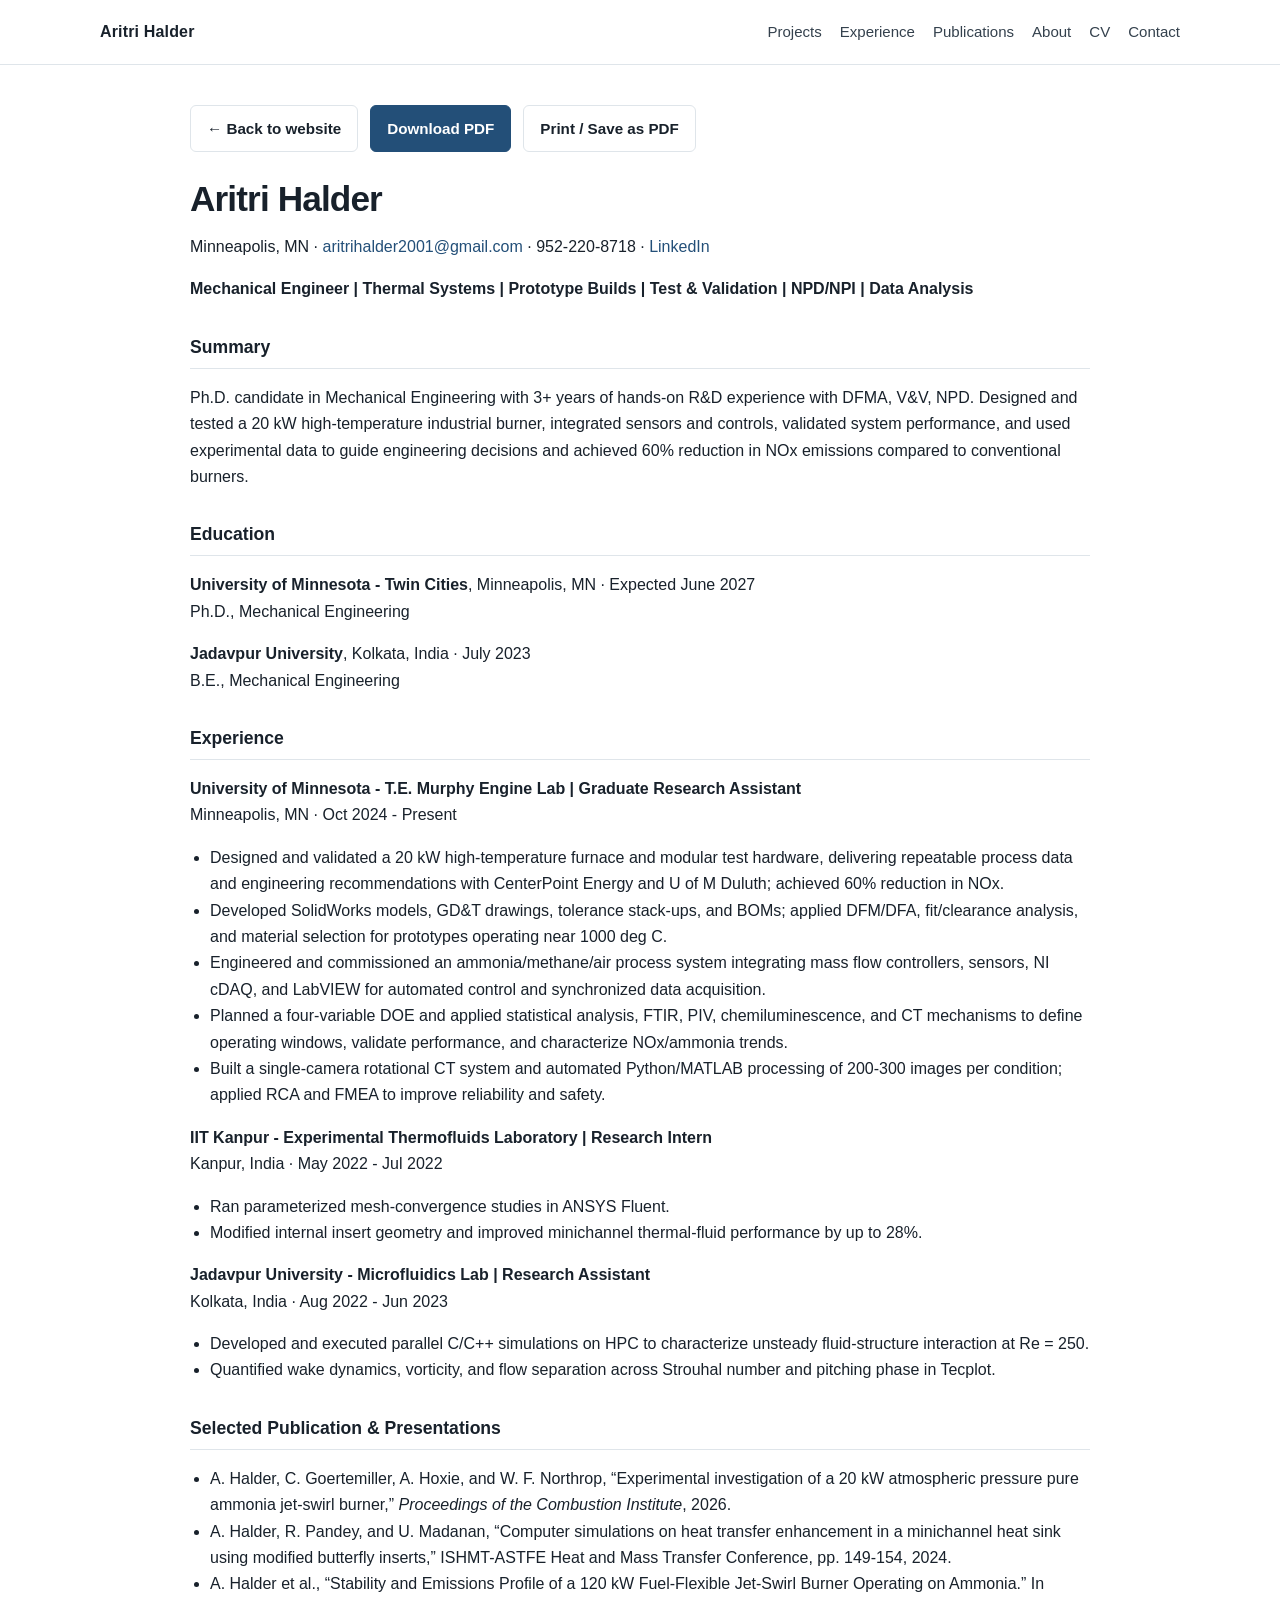
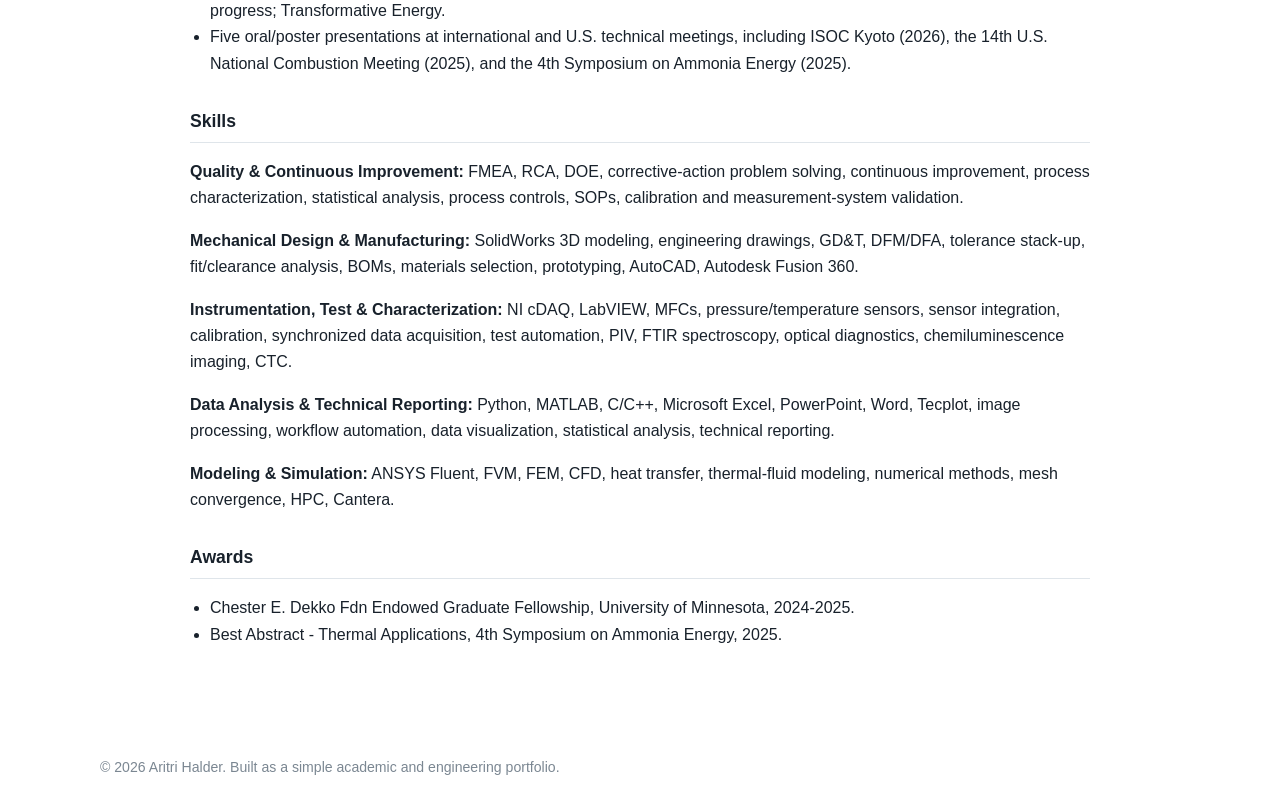
==== cv.html @ 30f83a2a "Add personal portfolio website" ====
<!doctype html>
<html lang="en"><head><meta charset="utf-8"><meta name="viewport" content="width=device-width, initial-scale=1"><title>CV | Aritri Halder</title><link rel="stylesheet" href="styles.css"></head>
<body>
<header class="site-header">
  <div class="container nav">
    <a class="brand" href="index.html">Aritri Halder</a>
    <nav class="nav-links" aria-label="Primary navigation">
      <a href="index.html#projects">Projects</a>
      <a href="index.html#experience">Experience</a>
      <a href="index.html#publications">Publications</a>
      <a href="index.html#about">About</a>
      <a href="cv.html">CV</a>
      <a href="index.html#contact">Contact</a>
    </nav>
  </div>
</header>
<main class="cv-page">
<div class="no-print button-row" style="margin-bottom:28px;"><a class="btn secondary" href="index.html">← Back to website</a><a class="btn primary" href="Aritri_Halder_CV.pdf" download>Download PDF</a><button class="btn secondary" onclick="window.print()">Print / Save as PDF</button></div>
<h1>Aritri Halder</h1><p>Minneapolis, MN · <a href="mailto:aritrihalder2001@gmail.com">aritrihalder2001@gmail.com</a> · 952-220-8718 · <a href="https://www.linkedin.com/in/aritri-halder/">LinkedIn</a></p>
<p><strong>Mechanical Engineer | Thermal Systems | Prototype Builds | Test & Validation | NPD/NPI | Data Analysis</strong></p>
<div class="cv-section"><h2>Summary</h2><p>Ph.D. candidate in Mechanical Engineering with 3+ years of hands-on R&D experience with DFMA, V&V, NPD. Designed and tested a 20 kW high-temperature industrial burner, integrated sensors and controls, validated system performance, and used experimental data to guide engineering decisions and achieved 60% reduction in NOx emissions compared to conventional burners.</p></div>
<div class="cv-section"><h2>Education</h2><p><strong>University of Minnesota - Twin Cities</strong>, Minneapolis, MN · Expected June 2027<br>Ph.D., Mechanical Engineering</p><p><strong>Jadavpur University</strong>, Kolkata, India · July 2023<br>B.E., Mechanical Engineering</p></div>
<div class="cv-section"><h2>Experience</h2><p><strong>University of Minnesota - T.E. Murphy Engine Lab | Graduate Research Assistant</strong><br>Minneapolis, MN · Oct 2024 - Present</p><ul><li>Designed and validated a 20 kW high-temperature furnace and modular test hardware, delivering repeatable process data and engineering recommendations with CenterPoint Energy and U of M Duluth; achieved 60% reduction in NOx.</li><li>Developed SolidWorks models, GD&T drawings, tolerance stack-ups, and BOMs; applied DFM/DFA, fit/clearance analysis, and material selection for prototypes operating near 1000 deg C.</li><li>Engineered and commissioned an ammonia/methane/air process system integrating mass flow controllers, sensors, NI cDAQ, and LabVIEW for automated control and synchronized data acquisition.</li><li>Planned a four-variable DOE and applied statistical analysis, FTIR, PIV, chemiluminescence, and CT mechanisms to define operating windows, validate performance, and characterize NOx/ammonia trends.</li><li>Built a single-camera rotational CT system and automated Python/MATLAB processing of 200-300 images per condition; applied RCA and FMEA to improve reliability and safety.</li></ul>
<p><strong>IIT Kanpur - Experimental Thermofluids Laboratory | Research Intern</strong><br>Kanpur, India · May 2022 - Jul 2022</p><ul><li>Ran parameterized mesh-convergence studies in ANSYS Fluent.</li><li>Modified internal insert geometry and improved minichannel thermal-fluid performance by up to 28%.</li></ul>
<p><strong>Jadavpur University - Microfluidics Lab | Research Assistant</strong><br>Kolkata, India · Aug 2022 - Jun 2023</p><ul><li>Developed and executed parallel C/C++ simulations on HPC to characterize unsteady fluid-structure interaction at Re = 250.</li><li>Quantified wake dynamics, vorticity, and flow separation across Strouhal number and pitching phase in Tecplot.</li></ul></div>
<div class="cv-section"><h2>Selected Publication & Presentations</h2><ul><li>A. Halder, C. Goertemiller, A. Hoxie, and W. F. Northrop, “Experimental investigation of a 20 kW atmospheric pressure pure ammonia jet-swirl burner,” <em>Proceedings of the Combustion Institute</em>, 2026.</li><li>A. Halder, R. Pandey, and U. Madanan, “Computer simulations on heat transfer enhancement in a minichannel heat sink using modified butterfly inserts,” ISHMT-ASTFE Heat and Mass Transfer Conference, pp. 149-154, 2024.</li><li>A. Halder et al., “Stability and Emissions Profile of a 120 kW Fuel-Flexible Jet-Swirl Burner Operating on Ammonia.” In progress; Transformative Energy.</li><li>Five oral/poster presentations at international and U.S. technical meetings, including ISOC Kyoto (2026), the 14th U.S. National Combustion Meeting (2025), and the 4th Symposium on Ammonia Energy (2025).</li></ul></div>
<div class="cv-section"><h2>Skills</h2><p><strong>Quality & Continuous Improvement:</strong> FMEA, RCA, DOE, corrective-action problem solving, continuous improvement, process characterization, statistical analysis, process controls, SOPs, calibration and measurement-system validation.</p><p><strong>Mechanical Design & Manufacturing:</strong> SolidWorks 3D modeling, engineering drawings, GD&T, DFM/DFA, tolerance stack-up, fit/clearance analysis, BOMs, materials selection, prototyping, AutoCAD, Autodesk Fusion 360.</p><p><strong>Instrumentation, Test & Characterization:</strong> NI cDAQ, LabVIEW, MFCs, pressure/temperature sensors, sensor integration, calibration, synchronized data acquisition, test automation, PIV, FTIR spectroscopy, optical diagnostics, chemiluminescence imaging, CTC.</p><p><strong>Data Analysis & Technical Reporting:</strong> Python, MATLAB, C/C++, Microsoft Excel, PowerPoint, Word, Tecplot, image processing, workflow automation, data visualization, statistical analysis, technical reporting.</p><p><strong>Modeling & Simulation:</strong> ANSYS Fluent, FVM, FEM, CFD, heat transfer, thermal-fluid modeling, numerical methods, mesh convergence, HPC, Cantera.</p></div>
<div class="cv-section"><h2>Awards</h2><ul><li>Chester E. Dekko Fdn Endowed Graduate Fellowship, University of Minnesota, 2024-2025.</li><li>Best Abstract - Thermal Applications, 4th Symposium on Ammonia Energy, 2025.</li></ul></div>
</main>
<footer class="footer">
  <div class="container">© 2026 Aritri Halder. Built as a simple academic and engineering portfolio.</div>
</footer>
<script>/* Only used for the CV print button. */</script></body></html>
---- styles.css ----
:root {
  --bg: #ffffff;
  --surface: #f7f9fb;
  --text: #18212b;
  --muted: #5f6b76;
  --border: #dfe5ea;
  --accent: #234f78;
  --accent-dark: #173b5d;
  --max: 1080px;
}
* { box-sizing: border-box; }
html { scroll-behavior: smooth; }
body {
  margin: 0;
  font-family: -apple-system, BlinkMacSystemFont, "Segoe UI", Roboto, Helvetica, Arial, sans-serif;
  color: var(--text);
  background: var(--bg);
  line-height: 1.65;
  -webkit-font-smoothing: antialiased;
}
a { color: var(--accent); text-decoration: none; }
a:hover { color: var(--accent-dark); text-decoration: underline; }
.container { width: min(var(--max), calc(100% - 40px)); margin: 0 auto; }
.site-header {
  position: sticky; top: 0; z-index: 20;
  background: rgba(255,255,255,0.97);
  border-bottom: 1px solid var(--border);
}
.nav { display: flex; align-items: center; justify-content: space-between; gap: 28px; min-height: 64px; }
.brand { font-weight: 700; color: var(--text); letter-spacing: .01em; }
.nav-links { display: flex; flex-wrap: wrap; gap: 18px; font-size: .94rem; }
.nav-links a { color: #34414d; }
.hero { padding: 84px 0 68px; border-bottom: 1px solid var(--border); }
.eyebrow { color: var(--accent); font-size: .82rem; font-weight: 700; letter-spacing: .08em; text-transform: uppercase; margin-bottom: 12px; }
h1 { font-size: clamp(2.4rem, 5vw, 4rem); line-height: 1.08; letter-spacing: -.025em; margin: 0 0 14px; }
.hero h2 { margin: 0 0 18px; font-size: 1.28rem; font-weight: 600; color: #34414d; }
.lede { max-width: 800px; font-size: 1.12rem; color: var(--muted); margin: 0 0 28px; }
.button-row { display: flex; gap: 12px; flex-wrap: wrap; }
.btn { display: inline-flex; align-items: center; justify-content: center; min-height: 42px; padding: 10px 16px; border-radius: 6px; border: 1px solid var(--border); font-weight: 600; font-size: .95rem; }
.btn.primary { background: var(--accent); color: white; border-color: var(--accent); }
.btn.primary:hover { background: var(--accent-dark); text-decoration: none; }
.btn.secondary { background: white; color: var(--text); }
.btn.secondary:hover { border-color: #aeb9c3; text-decoration: none; }
section { padding: 72px 0; border-bottom: 1px solid var(--border); }
.section-head { display: grid; grid-template-columns: 220px 1fr; gap: 26px; align-items: start; margin-bottom: 30px; }
.section-kicker { color: var(--accent); font-size: .8rem; font-weight: 700; letter-spacing: .08em; text-transform: uppercase; }
.section-title { margin: 0 0 8px; font-size: 1.9rem; letter-spacing: -.015em; }
.section-intro { margin: 0; color: var(--muted); max-width: 760px; }
.project-grid { display: grid; grid-template-columns: repeat(2, minmax(0, 1fr)); gap: 20px; }
.card { border: 1px solid var(--border); background: white; border-radius: 8px; overflow: hidden; box-shadow: 0 2px 8px rgba(24,33,43,.035); }
.card:hover { box-shadow: 0 5px 14px rgba(24,33,43,.07); }
.placeholder { min-height: 160px; background: var(--surface); border-bottom: 1px solid var(--border); display: grid; place-items: center; padding: 22px; color: #7b8792; text-align: center; font-size: .92rem; }
.card-body { padding: 22px; }
.card h3 { margin: 0 0 8px; font-size: 1.18rem; }
.card p { margin: 0 0 16px; color: var(--muted); }
.meta-list { list-style: none; padding: 0; margin: 0 0 16px; }
.meta-list li { margin: 5px 0; }
.meta-list strong { color: var(--text); }
.tags { display: flex; flex-wrap: wrap; gap: 7px; margin-top: 14px; }
.tag { border: 1px solid var(--border); background: var(--surface); color: #44515d; border-radius: 4px; padding: 4px 8px; font-size: .78rem; }
.card-link { display: inline-block; margin-top: 16px; font-weight: 600; }
.timeline { display: grid; gap: 18px; }
.timeline-item { display: grid; grid-template-columns: 220px 1fr; gap: 26px; padding-top: 18px; border-top: 1px solid var(--border); }
.timeline-item:first-child { border-top: 0; padding-top: 0; }
.timeline-date { color: var(--muted); font-size: .92rem; }
.timeline-item h3 { margin: 0 0 3px; font-size: 1.08rem; }
.timeline-item h4 { margin: 0 0 10px; color: #44515d; font-size: .98rem; font-weight: 600; }
.timeline-item p { margin: 0; color: var(--muted); }
.pub-list { display: grid; gap: 18px; }
.pub { padding-top: 18px; border-top: 1px solid var(--border); }
.pub:first-child { border-top: 0; padding-top: 0; }
.pub-title { font-weight: 700; margin-bottom: 4px; }
.pub-meta { color: var(--muted); font-size: .94rem; }
.pub-links { margin-top: 6px; font-size: .9rem; }
.muted-link { color: #7e8994; }
.skill-groups { display: grid; grid-template-columns: repeat(2, minmax(0, 1fr)); gap: 22px; }
.skill-group { border-top: 2px solid var(--accent); padding-top: 12px; }
.skill-group h3 { margin: 0 0 7px; font-size: 1rem; }
.skill-group p { margin: 0; color: var(--muted); }
.about-grid { display: grid; grid-template-columns: 1.6fr 1fr; gap: 46px; }
.about-grid p { margin-top: 0; }
.info-list { list-style: none; margin: 0; padding: 0; }
.info-list li { margin-bottom: 10px; color: var(--muted); }
.info-list strong { color: var(--text); }
.contact-box { padding: 24px; border: 1px solid var(--border); background: var(--surface); border-radius: 8px; }
.footer { padding: 28px 0; color: #7b8792; font-size: .88rem; }
.project-hero { padding: 64px 0 44px; border-bottom: 1px solid var(--border); }
.project-hero h1 { font-size: clamp(2rem, 4vw, 3.2rem); }
.project-layout { display: grid; grid-template-columns: minmax(0, 1fr) 260px; gap: 44px; padding: 52px 0 76px; }
.project-main section { padding: 0 0 36px; border: 0; }
.project-main h2 { font-size: 1.25rem; margin: 0 0 10px; }
.project-main p, .project-main li { color: var(--muted); }
.figure-placeholder { border: 1px dashed #aeb9c3; background: var(--surface); min-height: 220px; display: grid; place-items: center; padding: 24px; text-align: center; color: #7b8792; border-radius: 6px; }
.sidebar { border-left: 1px solid var(--border); padding-left: 24px; }
.sidebar h3 { margin-top: 0; font-size: 1rem; }
.sidebar ul { list-style: none; padding: 0; margin: 0; }
.sidebar li { margin-bottom: 9px; color: var(--muted); }
.note { border-left: 3px solid var(--accent); padding: 12px 16px; background: var(--surface); color: var(--muted); }
.cv-page { width: min(900px, calc(100% - 40px)); margin: 40px auto 80px; }
.cv-page .cv-section { margin-top: 30px; }
.cv-page h1 { font-size: 2.2rem; }
.cv-page h2 { font-size: 1.1rem; border-bottom: 1px solid var(--border); padding-bottom: 6px; }
.cv-page ul { padding-left: 20px; }
.print-only { display:none; }
@media (max-width: 820px) {
  .nav { align-items: flex-start; padding: 14px 0; flex-direction: column; gap: 8px; }
  .nav-links { gap: 12px; }
  .hero { padding: 62px 0 50px; }
  .section-head, .timeline-item, .about-grid, .project-layout { grid-template-columns: 1fr; }
  .project-grid, .skill-groups { grid-template-columns: 1fr; }
  .sidebar { border-left: 0; border-top: 1px solid var(--border); padding-left: 0; padding-top: 22px; }
  section { padding: 56px 0; }
}
@media print {
  .site-header, .footer, .no-print { display:none !important; }
  body { color:#000; }
  .cv-page { margin:0; width:100%; }
  a { color:#000; text-decoration:none; }
}
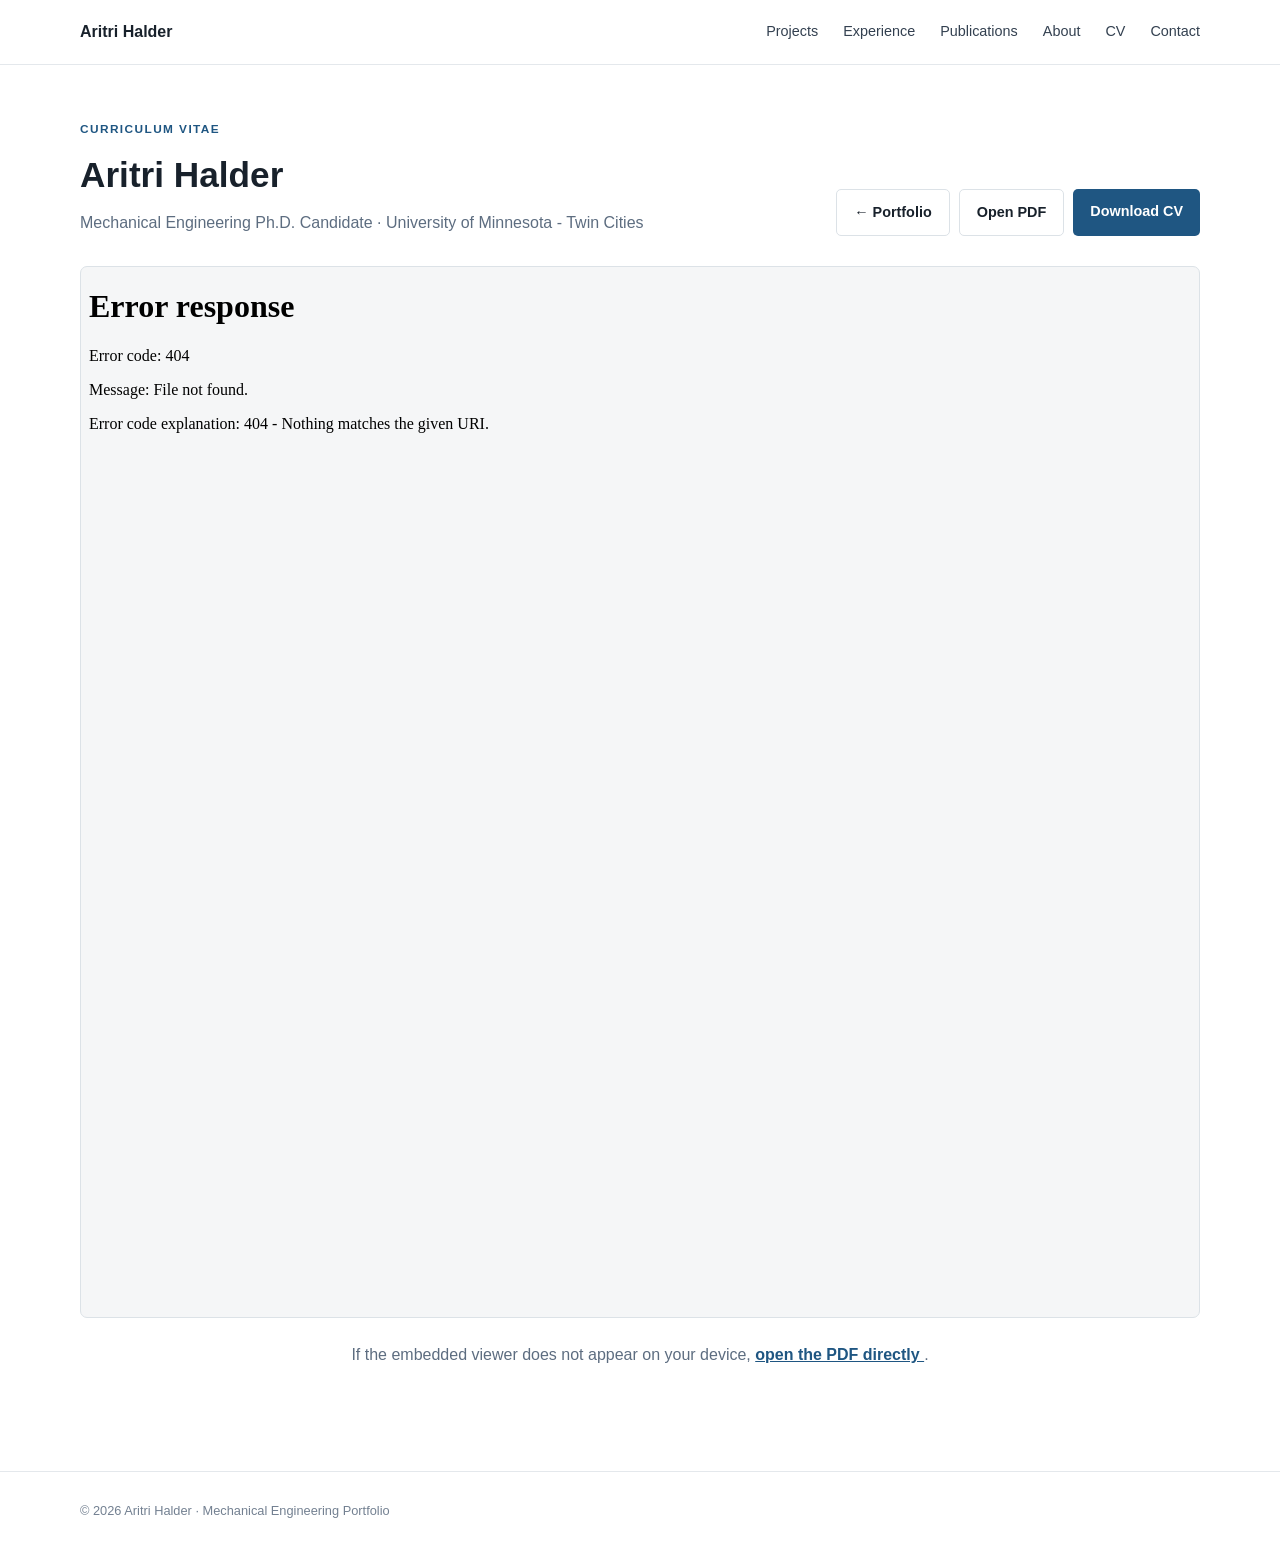
==== commit 17298833: "Refactor CV HTML for improved structure and styling Updated the CV HTML structure, improved styling," ====
--- a/cv.html
+++ b/cv.html
@@ -1,33 +1,307 @@
-<!doctype html>
-<html lang="en"><head><meta charset="utf-8"><meta name="viewport" content="width=device-width, initial-scale=1"><title>CV | Aritri Halder</title><link rel="stylesheet" href="styles.css"></head>
+<!DOCTYPE html>
+
+<html lang="en">
+
+<head>
+
+  <meta charset="UTF-8">
+
+  <meta
+    name="viewport"
+    content="width=device-width, initial-scale=1.0">
+
+  <meta
+    name="description"
+    content="Curriculum Vitae of Aritri Halder, Mechanical Engineering Ph.D. candidate at the University of Minnesota.">
+
+  <title>
+    CV | Aritri Halder
+  </title>
+
+  <link rel="stylesheet" href="styles.css">
+
+
+  <style>
+
+    .cv-page {
+      width: min(1120px, calc(100% - 40px));
+      margin: 0 auto;
+      padding: 55px 0 80px;
+    }
+
+
+    .cv-header {
+      display: flex;
+      justify-content: space-between;
+      align-items: flex-end;
+
+      gap: 30px;
+
+      margin-bottom: 30px;
+    }
+
+
+    .cv-eyebrow {
+      margin-bottom: 8px;
+
+      color: var(--accent);
+
+      font-size: 0.74rem;
+      font-weight: 700;
+
+      letter-spacing: 0.12em;
+
+      text-transform: uppercase;
+    }
+
+
+    .cv-header h1 {
+      margin: 0 0 7px;
+
+      color: var(--text);
+
+      font-size: 2.2rem;
+    }
+
+
+    .cv-header p {
+      margin: 0;
+
+      color: var(--body-text);
+
+      line-height: 1.6;
+    }
+
+
+    .cv-actions {
+      display: flex;
+      flex-wrap: wrap;
+
+      gap: 9px;
+
+      flex-shrink: 0;
+    }
+
+
+    .cv-viewer {
+      width: 100%;
+
+      min-height: 1050px;
+
+      overflow: hidden;
+
+      border: 1px solid var(--border);
+      border-radius: 7px;
+
+      background: #f5f6f7;
+    }
+
+
+    .cv-viewer iframe {
+      width: 100%;
+      height: 1050px;
+
+      border: 0;
+
+      display: block;
+    }
+
+
+    .cv-fallback {
+      padding: 24px;
+
+      color: var(--body-text);
+
+      text-align: center;
+    }
+
+
+    .cv-fallback a {
+      color: var(--accent);
+      font-weight: 600;
+    }
+
+
+    @media (max-width: 760px) {
+
+      .cv-page {
+        padding-top: 35px;
+      }
+
+
+      .cv-header {
+        align-items: flex-start;
+        flex-direction: column;
+      }
+
+
+      .cv-viewer,
+      .cv-viewer iframe {
+        min-height: 750px;
+        height: 750px;
+      }
+
+    }
+
+  </style>
+
+</head>
+
+
+
 <body>
+
+
+<!-- =========================================================
+     NAVIGATION
+========================================================= -->
+
 <header class="site-header">
+
   <div class="container nav">
-    <a class="brand" href="index.html">Aritri Halder</a>
-    <nav class="nav-links" aria-label="Primary navigation">
-      <a href="index.html#projects">Projects</a>
-      <a href="index.html#experience">Experience</a>
-      <a href="index.html#publications">Publications</a>
-      <a href="index.html#about">About</a>
-      <a href="cv.html">CV</a>
-      <a href="index.html#contact">Contact</a>
+
+    <a
+      class="brand"
+      href="index.html">
+      Aritri Halder
+    </a>
+
+
+    <nav
+      class="nav-links"
+      aria-label="Primary navigation">
+
+      <a href="index.html#projects">
+        Projects
+      </a>
+
+      <a href="index.html#experience">
+        Experience
+      </a>
+
+      <a href="index.html#publications">
+        Publications
+      </a>
+
+      <a href="index.html#about">
+        About
+      </a>
+
+      <a href="cv.html">
+        CV
+      </a>
+
+      <a href="index.html#contact">
+        Contact
+      </a>
+
     </nav>
+
   </div>
+
 </header>
+
+
+
 <main class="cv-page">
-<div class="no-print button-row" style="margin-bottom:28px;"><a class="btn secondary" href="index.html">← Back to website</a><a class="btn primary" href="Aritri_Halder_CV.pdf" download>Download PDF</a><button class="btn secondary" onclick="window.print()">Print / Save as PDF</button></div>
-<h1>Aritri Halder</h1><p>Minneapolis, MN · <a href="mailto:aritrihalder2001@gmail.com">aritrihalder2001@gmail.com</a> · 952-220-8718 · <a href="https://www.linkedin.com/in/aritri-halder/">LinkedIn</a></p>
-<p><strong>Mechanical Engineer | Thermal Systems | Prototype Builds | Test & Validation | NPD/NPI | Data Analysis</strong></p>
-<div class="cv-section"><h2>Summary</h2><p>Ph.D. candidate in Mechanical Engineering with 3+ years of hands-on R&D experience with DFMA, V&V, NPD. Designed and tested a 20 kW high-temperature industrial burner, integrated sensors and controls, validated system performance, and used experimental data to guide engineering decisions and achieved 60% reduction in NOx emissions compared to conventional burners.</p></div>
-<div class="cv-section"><h2>Education</h2><p><strong>University of Minnesota - Twin Cities</strong>, Minneapolis, MN · Expected June 2027<br>Ph.D., Mechanical Engineering</p><p><strong>Jadavpur University</strong>, Kolkata, India · July 2023<br>B.E., Mechanical Engineering</p></div>
-<div class="cv-section"><h2>Experience</h2><p><strong>University of Minnesota - T.E. Murphy Engine Lab | Graduate Research Assistant</strong><br>Minneapolis, MN · Oct 2024 - Present</p><ul><li>Designed and validated a 20 kW high-temperature furnace and modular test hardware, delivering repeatable process data and engineering recommendations with CenterPoint Energy and U of M Duluth; achieved 60% reduction in NOx.</li><li>Developed SolidWorks models, GD&T drawings, tolerance stack-ups, and BOMs; applied DFM/DFA, fit/clearance analysis, and material selection for prototypes operating near 1000 deg C.</li><li>Engineered and commissioned an ammonia/methane/air process system integrating mass flow controllers, sensors, NI cDAQ, and LabVIEW for automated control and synchronized data acquisition.</li><li>Planned a four-variable DOE and applied statistical analysis, FTIR, PIV, chemiluminescence, and CT mechanisms to define operating windows, validate performance, and characterize NOx/ammonia trends.</li><li>Built a single-camera rotational CT system and automated Python/MATLAB processing of 200-300 images per condition; applied RCA and FMEA to improve reliability and safety.</li></ul>
-<p><strong>IIT Kanpur - Experimental Thermofluids Laboratory | Research Intern</strong><br>Kanpur, India · May 2022 - Jul 2022</p><ul><li>Ran parameterized mesh-convergence studies in ANSYS Fluent.</li><li>Modified internal insert geometry and improved minichannel thermal-fluid performance by up to 28%.</li></ul>
-<p><strong>Jadavpur University - Microfluidics Lab | Research Assistant</strong><br>Kolkata, India · Aug 2022 - Jun 2023</p><ul><li>Developed and executed parallel C/C++ simulations on HPC to characterize unsteady fluid-structure interaction at Re = 250.</li><li>Quantified wake dynamics, vorticity, and flow separation across Strouhal number and pitching phase in Tecplot.</li></ul></div>
-<div class="cv-section"><h2>Selected Publication & Presentations</h2><ul><li>A. Halder, C. Goertemiller, A. Hoxie, and W. F. Northrop, “Experimental investigation of a 20 kW atmospheric pressure pure ammonia jet-swirl burner,” <em>Proceedings of the Combustion Institute</em>, 2026.</li><li>A. Halder, R. Pandey, and U. Madanan, “Computer simulations on heat transfer enhancement in a minichannel heat sink using modified butterfly inserts,” ISHMT-ASTFE Heat and Mass Transfer Conference, pp. 149-154, 2024.</li><li>A. Halder et al., “Stability and Emissions Profile of a 120 kW Fuel-Flexible Jet-Swirl Burner Operating on Ammonia.” In progress; Transformative Energy.</li><li>Five oral/poster presentations at international and U.S. technical meetings, including ISOC Kyoto (2026), the 14th U.S. National Combustion Meeting (2025), and the 4th Symposium on Ammonia Energy (2025).</li></ul></div>
-<div class="cv-section"><h2>Skills</h2><p><strong>Quality & Continuous Improvement:</strong> FMEA, RCA, DOE, corrective-action problem solving, continuous improvement, process characterization, statistical analysis, process controls, SOPs, calibration and measurement-system validation.</p><p><strong>Mechanical Design & Manufacturing:</strong> SolidWorks 3D modeling, engineering drawings, GD&T, DFM/DFA, tolerance stack-up, fit/clearance analysis, BOMs, materials selection, prototyping, AutoCAD, Autodesk Fusion 360.</p><p><strong>Instrumentation, Test & Characterization:</strong> NI cDAQ, LabVIEW, MFCs, pressure/temperature sensors, sensor integration, calibration, synchronized data acquisition, test automation, PIV, FTIR spectroscopy, optical diagnostics, chemiluminescence imaging, CTC.</p><p><strong>Data Analysis & Technical Reporting:</strong> Python, MATLAB, C/C++, Microsoft Excel, PowerPoint, Word, Tecplot, image processing, workflow automation, data visualization, statistical analysis, technical reporting.</p><p><strong>Modeling & Simulation:</strong> ANSYS Fluent, FVM, FEM, CFD, heat transfer, thermal-fluid modeling, numerical methods, mesh convergence, HPC, Cantera.</p></div>
-<div class="cv-section"><h2>Awards</h2><ul><li>Chester E. Dekko Fdn Endowed Graduate Fellowship, University of Minnesota, 2024-2025.</li><li>Best Abstract - Thermal Applications, 4th Symposium on Ammonia Energy, 2025.</li></ul></div>
+
+
+  <header class="cv-header">
+
+
+    <div>
+
+      <div class="cv-eyebrow">
+        Curriculum Vitae
+      </div>
+
+      <h1>
+        Aritri Halder
+      </h1>
+
+      <p>
+        Mechanical Engineering Ph.D. Candidate ·
+        University of Minnesota - Twin Cities
+      </p>
+
+    </div>
+
+
+
+    <div class="cv-actions">
+
+      <a
+        class="btn secondary"
+        href="index.html">
+        ← Portfolio
+      </a>
+
+      <a
+        class="btn secondary"
+        href="Aritri_Halder_CV_Job.pdf"
+        target="_blank"
+        rel="noopener">
+        Open PDF
+      </a>
+
+      <a
+        class="btn primary"
+        href="Aritri_Halder_CV_Job.pdf"
+        download>
+        Download CV
+      </a>
+
+    </div>
+
+
+  </header>
+
+
+
+  <div class="cv-viewer">
+
+    <iframe
+      src="Aritri_Halder_CV_Job.pdf#view=FitH"
+      title="Aritri Halder Curriculum Vitae">
+
+      <div class="cv-fallback">
+        Your browser cannot display the PDF inline.
+        <a href="Aritri_Halder_CV_Job.pdf">
+          Open the CV here.
+        </a>
+      </div>
+
+    </iframe>
+
+  </div>
+
+
+  <div class="cv-fallback">
+
+    If the embedded viewer does not appear on your device,
+    <a
+      href="Aritri_Halder_CV_Job.pdf"
+      target="_blank"
+      rel="noopener">
+      open the PDF directly
+    </a>.
+
+  </div>
+
+
 </main>
+
+
+
 <footer class="footer">
-  <div class="container">© 2026 Aritri Halder. Built as a simple academic and engineering portfolio.</div>
+
+  <div class="container">
+    © 2026 Aritri Halder · Mechanical Engineering Portfolio
+  </div>
+
 </footer>
-<script>/* Only used for the CV print button. */</script></body></html>+
+
+</body>
+
+</html>
--- a/styles.css
+++ b/styles.css
@@ -1,120 +1,2423 @@
+/* =========================================================
+   ROOT / VARIABLES
+========================================================= */
 
 :root {
-  --bg: #ffffff;
-  --surface: #f7f9fb;
+
   --text: #18212b;
-  --muted: #5f6b76;
-  --border: #dfe5ea;
-  --accent: #234f78;
-  --accent-dark: #173b5d;
-  --max: 1080px;
-}
-* { box-sizing: border-box; }
-html { scroll-behavior: smooth; }
+
+  --body-text: #5d6d80;
+
+  --muted: #738091;
+
+  --accent: #1f5682;
+
+  --accent-dark: #164364;
+
+  --border: #dce2e7;
+
+  --surface: #ffffff;
+
+  --surface-soft: #f7f8fa;
+
+  --surface-blue: #f7f9fb;
+
+  --max-width: 1120px;
+
+}
+
+
+
+/* =========================================================
+   RESET / BASE
+========================================================= */
+
+* {
+  margin: 0;
+  padding: 0;
+  box-sizing: border-box;
+}
+
+
+html {
+  scroll-behavior: smooth;
+}
+
+
 body {
+
+  font-family:
+    Inter,
+    -apple-system,
+    BlinkMacSystemFont,
+    "Segoe UI",
+    Roboto,
+    Helvetica,
+    Arial,
+    sans-serif;
+
+  background: #ffffff;
+
+  color: var(--text);
+
+  line-height: 1.6;
+
+  -webkit-font-smoothing: antialiased;
+
+}
+
+
+img,
+video {
+  max-width: 100%;
+}
+
+
+a {
+  color: inherit;
+}
+
+
+.container {
+
+  width: min(
+    var(--max-width),
+    calc(100% - 40px)
+  );
+
+  margin: 0 auto;
+
+}
+
+
+
+/* =========================================================
+   GLOBAL NAVIGATION
+========================================================= */
+
+.site-header {
+
+  width: 100%;
+
+  background: rgba(
+    255,
+    255,
+    255,
+    0.97
+  );
+
+  border-bottom: 1px solid #e4e8ec;
+
+  position: relative;
+
+  z-index: 100;
+
+}
+
+
+.nav {
+
+  min-height: 64px;
+
+  display: flex;
+
+  align-items: center;
+
+  justify-content: space-between;
+
+  gap: 30px;
+
+}
+
+
+.brand {
+
+  color: var(--text);
+
+  font-weight: 700;
+
+  font-size: 1rem;
+
+  text-decoration: none;
+
+}
+
+
+.nav-links {
+
+  display: flex;
+
+  align-items: center;
+
+  gap: 25px;
+
+}
+
+
+.nav-links a {
+
+  color: #334050;
+
+  text-decoration: none;
+
+  font-size: 0.9rem;
+
+}
+
+
+.nav-links a:hover {
+  color: var(--accent);
+}
+
+
+
+/* =========================================================
+   HOMEPAGE HERO
+========================================================= */
+
+.hero {
+
+  padding: 88px 0 90px;
+
+  border-bottom: 1px solid #e5e9ed;
+
+}
+
+
+.hero-grid {
+
+  display: grid;
+
+  grid-template-columns:
+    minmax(0, 1.6fr)
+    minmax(280px, 0.75fr);
+
+  gap: 70px;
+
+  align-items: center;
+
+}
+
+
+.eyebrow {
+
+  margin-bottom: 16px;
+
+  color: var(--accent);
+
+  font-size: 0.75rem;
+
+  font-weight: 700;
+
+  letter-spacing: 0.12em;
+
+  text-transform: uppercase;
+
+}
+
+
+.hero h1 {
+
+  margin: 0 0 12px;
+
+  color: var(--text);
+
+  font-size: clamp(
+    3rem,
+    6vw,
+    4.6rem
+  );
+
+  line-height: 1;
+
+  letter-spacing: -0.035em;
+
+}
+
+
+.hero h2 {
+
+  margin: 0 0 21px;
+
+  color: #334050;
+
+  font-size: 1.25rem;
+
+  font-weight: 600;
+
+  line-height: 1.45;
+
+}
+
+
+.lede {
+
+  max-width: 760px;
+
+  color: var(--body-text);
+
+  font-size: 1.04rem;
+
+  line-height: 1.75;
+
+}
+
+
+.button-row {
+
+  display: flex;
+
+  flex-wrap: wrap;
+
+  gap: 11px;
+
+  margin-top: 29px;
+
+}
+
+
+.btn {
+
+  display: inline-block;
+
+  padding: 11px 17px;
+
+  border-radius: 5px;
+
+  text-decoration: none;
+
+  font-size: 0.9rem;
+
+  font-weight: 600;
+
+}
+
+
+.btn.primary {
+
+  color: #ffffff;
+
+  background: var(--accent);
+
+}
+
+
+.btn.primary:hover {
+  background: var(--accent-dark);
+}
+
+
+.btn.secondary {
+
+  color: var(--text);
+
+  background: #ffffff;
+
+  border: 1px solid var(--border);
+
+}
+
+
+
+/* =========================================================
+   HERO SUMMARY
+========================================================= */
+
+.hero-summary {
+
+  border: 1px solid var(--border);
+
+  border-radius: 8px;
+
+  background: #ffffff;
+
+  padding: 25px;
+
+}
+
+
+.hero-summary-label {
+
+  margin-bottom: 18px;
+
+  color: var(--accent);
+
+  font-size: 0.72rem;
+
+  font-weight: 700;
+
+  letter-spacing: 0.1em;
+
+  text-transform: uppercase;
+
+}
+
+
+.hero-summary-item {
+
+  padding: 15px 0;
+
+  border-top: 1px solid var(--border);
+
+}
+
+
+.hero-summary-item strong {
+
+  display: block;
+
+  margin-bottom: 4px;
+
+  color: var(--text);
+
+  font-size: 0.93rem;
+
+}
+
+
+.hero-summary-item span {
+
+  display: block;
+
+  color: var(--body-text);
+
+  font-size: 0.83rem;
+
+  line-height: 1.55;
+
+}
+
+
+
+/* =========================================================
+   GENERAL HOMEPAGE SECTIONS
+========================================================= */
+
+main > section:not(.hero) {
+
+  padding: 82px 0;
+
+}
+
+
+main > section:nth-child(even) {
+
+  background: #fafbfc;
+
+}
+
+
+.section-head {
+
+  display: grid;
+
+  grid-template-columns:
+    190px
+    minmax(0, 1fr);
+
+  gap: 35px;
+
+  margin-bottom: 38px;
+
+}
+
+
+.section-kicker {
+
+  color: var(--accent);
+
+  font-size: 0.74rem;
+
+  font-weight: 700;
+
+  letter-spacing: 0.12em;
+
+  text-transform: uppercase;
+
+}
+
+
+.section-title {
+
+  margin: 0 0 10px;
+
+  color: var(--text);
+
+  font-size: 1.9rem;
+
+  line-height: 1.25;
+
+}
+
+
+.section-intro {
+
+  max-width: 760px;
+
+  color: var(--body-text);
+
+  line-height: 1.7;
+
+}
+
+
+
+/* =========================================================
+   HOMEPAGE PROJECT CARDS
+========================================================= */
+
+.project-grid {
+
+  display: grid;
+
+  grid-template-columns:
+    repeat(
+      2,
+      minmax(0, 1fr)
+    );
+
+  gap: 22px;
+
+}
+
+
+.card {
+
+  overflow: hidden;
+
+  border: 1px solid var(--border);
+
+  border-radius: 8px;
+
+  background: #ffffff;
+
+}
+
+
+.card-media {
+
+  display: block;
+
+  height: 240px;
+
+  overflow: hidden;
+
+  background: var(--surface-soft);
+
+  border-bottom: 1px solid var(--border);
+
+}
+
+
+.card-media img {
+
+  width: 100%;
+
+  height: 100%;
+
+  object-fit: cover;
+
+  display: block;
+
+}
+
+
+.placeholder {
+
+  height: 240px;
+
+  display: flex;
+
+  align-items: center;
+
+  justify-content: center;
+
+  padding: 30px;
+
+  background: var(--surface-soft);
+
+  border-bottom: 1px solid var(--border);
+
+  color: #8491a0;
+
+  text-align: center;
+
+}
+
+
+.placeholder span {
+
+  padding: 10px 14px;
+
+  border: 1px dashed #bec9d3;
+
+  border-radius: 5px;
+
+  font-size: 0.85rem;
+
+}
+
+
+.card-body {
+  padding: 24px;
+}
+
+
+.card-kicker {
+
+  margin-bottom: 10px;
+
+  color: var(--accent);
+
+  font-size: 0.7rem;
+
+  font-weight: 700;
+
+  letter-spacing: 0.1em;
+
+  text-transform: uppercase;
+
+}
+
+
+.card h3 {
+
+  margin: 0 0 11px;
+
+  color: var(--text);
+
+  font-size: 1.2rem;
+
+  line-height: 1.35;
+
+}
+
+
+.card p {
+
+  color: var(--body-text);
+
+  line-height: 1.65;
+
+}
+
+
+.project-highlight {
+
+  margin-top: 17px;
+
+  color: var(--body-text);
+
+  line-height: 1.65;
+
+}
+
+
+.project-highlight strong {
+  color: var(--text);
+}
+
+
+.tags {
+
+  display: flex;
+
+  flex-wrap: wrap;
+
+  gap: 8px;
+
+  margin-top: 20px;
+
+}
+
+
+.tag {
+
+  display: inline-block;
+
+  padding: 6px 9px;
+
+  color: #435263;
+
+  background: #f6f8fa;
+
+  border: 1px solid #d8e0e6;
+
+  border-radius: 5px;
+
+  font-size: 0.75rem;
+
+}
+
+
+.card-link {
+
+  display: inline-block;
+
+  margin-top: 22px;
+
+  color: var(--accent);
+
+  font-weight: 600;
+
+  text-decoration: none;
+
+}
+
+
+.card-link:hover {
+  text-decoration: underline;
+}
+
+
+
+/* =========================================================
+   EXPERIENCE
+========================================================= */
+
+.timeline {
+
+  border-top: 1px solid var(--border);
+
+}
+
+
+.timeline-item {
+
+  display: grid;
+
+  grid-template-columns:
+    180px
+    minmax(0, 1fr);
+
+  gap: 35px;
+
+  padding: 27px 0;
+
+  border-bottom: 1px solid var(--border);
+
+}
+
+
+.timeline-date {
+
+  color: var(--muted);
+
+  font-size: 0.84rem;
+
+  font-weight: 600;
+
+}
+
+
+.timeline-item h3 {
+
+  margin-bottom: 4px;
+
+  color: var(--text);
+
+  font-size: 1.08rem;
+
+}
+
+
+.timeline-item h4 {
+
+  margin-bottom: 10px;
+
+  color: var(--body-text);
+
+  font-size: 0.92rem;
+
+  font-weight: 500;
+
+}
+
+
+.timeline-item p {
+
+  max-width: 820px;
+
+  color: var(--body-text);
+
+  line-height: 1.7;
+
+}
+
+
+
+/* =========================================================
+   PUBLICATIONS
+========================================================= */
+
+.pub-list {
+
+  border-top: 1px solid var(--border);
+
+}
+
+
+.pub {
+
+  padding: 24px 0;
+
+  border-bottom: 1px solid var(--border);
+
+}
+
+
+.pub-title {
+
+  margin-bottom: 6px;
+
+  color: var(--text);
+
+  font-weight: 700;
+
+}
+
+
+.pub-meta {
+
+  color: var(--body-text);
+
+  line-height: 1.6;
+
+}
+
+
+.pub-links {
+  margin-top: 7px;
+}
+
+
+.muted-link {
+
+  color: var(--muted);
+
+  font-size: 0.85rem;
+
+}
+
+
+
+/* =========================================================
+   EDUCATION
+========================================================= */
+
+.education-grid {
+
+  display: grid;
+
+  grid-template-columns:
+    repeat(
+      2,
+      minmax(0, 1fr)
+    );
+
+  gap: 20px;
+
+}
+
+
+.education-card {
+
+  padding: 24px;
+
+  border: 1px solid var(--border);
+
+  border-radius: 7px;
+
+  background: #ffffff;
+
+}
+
+
+.education-date {
+
+  margin-bottom: 8px;
+
+  color: var(--accent);
+
+  font-size: 0.75rem;
+
+  font-weight: 700;
+
+  text-transform: uppercase;
+
+}
+
+
+.education-card h3 {
+
+  margin-bottom: 6px;
+
+  font-size: 1.05rem;
+
+}
+
+
+.education-card p {
+
+  color: var(--body-text);
+
+}
+
+
+
+/* =========================================================
+   SKILLS
+========================================================= */
+
+.skill-groups {
+
+  display: grid;
+
+  grid-template-columns:
+    repeat(
+      2,
+      minmax(0, 1fr)
+    );
+
+  gap: 22px;
+
+}
+
+
+.skill-group {
+
+  padding: 22px 0;
+
+  border-top: 2px solid var(--accent);
+
+}
+
+
+.skill-group h3 {
+
+  margin-bottom: 8px;
+
+  color: var(--text);
+
+  font-size: 1rem;
+
+}
+
+
+.skill-group p {
+
+  color: var(--body-text);
+
+  line-height: 1.7;
+
+}
+
+
+
+/* =========================================================
+   ABOUT
+========================================================= */
+
+.about-grid {
+
+  display: grid;
+
+  grid-template-columns:
+    minmax(0, 1.5fr)
+    minmax(280px, 0.75fr);
+
+  gap: 55px;
+
+}
+
+
+.about-grid p {
+
+  margin-bottom: 16px;
+
+  color: var(--body-text);
+
+  line-height: 1.75;
+
+}
+
+
+.contact-box {
+
+  padding: 22px;
+
+  border: 1px solid var(--border);
+
+  border-radius: 7px;
+
+  background: #ffffff;
+
+}
+
+
+.info-list {
+
+  list-style: none;
+
+}
+
+
+.info-list li {
+
+  padding: 14px 0;
+
+  border-top: 1px solid var(--border);
+
+  color: var(--body-text);
+
+}
+
+
+.info-list li:first-child {
+
+  padding-top: 0;
+
+  border-top: 0;
+
+}
+
+
+.info-list strong {
+  color: var(--text);
+}
+
+
+
+/* =========================================================
+   CONTACT
+========================================================= */
+
+.contact-grid {
+
+  display: grid;
+
+  grid-template-columns:
+    repeat(
+      3,
+      minmax(0, 1fr)
+    );
+
+  gap: 16px;
+
+}
+
+
+.contact-item {
+
+  padding: 20px;
+
+  border: 1px solid var(--border);
+
+  border-radius: 7px;
+
+  background: #ffffff;
+
+  text-decoration: none;
+
+}
+
+
+.contact-item span {
+
+  display: block;
+
+  margin-bottom: 5px;
+
+  color: var(--muted);
+
+  font-size: 0.76rem;
+
+  text-transform: uppercase;
+
+}
+
+
+.contact-item strong {
+
+  color: var(--accent);
+
+  font-size: 0.88rem;
+
+}
+
+
+
+/* =========================================================
+   VIDEO PROJECT HERO
+========================================================= */
+
+.video-project-hero {
+
+  position: relative;
+
+  width: 100%;
+
+  min-height: 540px;
+
+  display: flex;
+
+  align-items: center;
+
+  overflow: hidden;
+
+  background: #18212b;
+
+}
+
+
+.video-project-hero__video {
+
+  position: absolute;
+
+  inset: 0;
+
+  width: 100%;
+
+  height: 100%;
+
+  object-fit: cover;
+
+  object-position: center;
+
+  z-index: 0;
+
+}
+
+
+.video-project-hero__overlay {
+
+  position: absolute;
+
+  inset: 0;
+
+  background:
+    rgba(
+      8,
+      18,
+      28,
+      0.56
+    );
+
+  z-index: 1;
+
+}
+
+
+.video-project-hero__content {
+
+  position: relative;
+
+  z-index: 2;
+
+  width: min(
+    var(--max-width),
+    calc(100% - 40px)
+  );
+
+  margin: 0 auto;
+
+  padding: 85px 0;
+
+  color: #ffffff;
+
+}
+
+
+.project-label {
+
+  margin-bottom: 18px;
+
+  color: #d7e8f6;
+
+  font-size: 0.78rem;
+
+  font-weight: 700;
+
+  letter-spacing: 0.13em;
+
+  text-transform: uppercase;
+
+}
+
+
+.video-project-hero__content h1 {
+
+  max-width: 920px;
+
+  margin: 0 0 22px;
+
+  color: #ffffff;
+
+  font-size: clamp(
+    2.7rem,
+    5.5vw,
+    4.5rem
+  );
+
+  line-height: 1.04;
+
+  letter-spacing: -0.035em;
+
+}
+
+
+.hero-project-summary {
+
+  max-width: 820px;
+
+  color:
+    rgba(
+      255,
+      255,
+      255,
+      0.88
+    );
+
+  font-size: 1.12rem;
+
+  line-height: 1.7;
+
+}
+
+
+.video-project-hero__back {
+
+  display: inline-block;
+
+  margin-top: 30px;
+
+  color: #ffffff;
+
+  font-size: 0.95rem;
+
+  font-weight: 500;
+
+  text-decoration: none;
+
+}
+
+
+.video-project-hero__back:hover {
+  text-decoration: underline;
+}
+
+
+
+/* =========================================================
+   PROJECT PAGE
+========================================================= */
+
+.project-page {
+
+  width: min(
+    var(--max-width),
+    calc(100% - 40px)
+  );
+
+  margin: 0 auto;
+
+  padding: 55px 0 110px;
+
+}
+
+
+
+/* =========================================================
+   QUICK FACTS
+========================================================= */
+
+.project-facts {
+
+  display: grid;
+
+  grid-template-columns:
+    repeat(
+      4,
+      minmax(0, 1fr)
+    );
+
+  margin-bottom: 80px;
+
+  border-top: 1px solid var(--border);
+
+  border-bottom: 1px solid var(--border);
+
+}
+
+
+.project-fact {
+  padding: 22px 20px;
+}
+
+
+.project-fact:first-child {
+  padding-left: 0;
+}
+
+
+.project-fact + .project-fact {
+  border-left: 1px solid var(--border);
+}
+
+
+.project-fact-label {
+
+  display: block;
+
+  margin-bottom: 7px;
+
+  color: var(--muted);
+
+  font-size: 0.7rem;
+
+  font-weight: 700;
+
+  letter-spacing: 0.09em;
+
+  text-transform: uppercase;
+
+}
+
+
+.project-fact-value {
+
+  display: block;
+
+  color: var(--text);
+
+  font-size: 0.92rem;
+
+  font-weight: 600;
+
+  line-height: 1.5;
+
+}
+
+
+
+/* =========================================================
+   PROJECT SECTIONS
+========================================================= */
+
+.project-section {
+
+  margin-top: 82px;
+
+}
+
+
+.project-section:first-of-type {
+  margin-top: 0;
+}
+
+
+.section-eyebrow {
+
+  margin-bottom: 11px;
+
+  color: var(--accent);
+
+  font-size: 0.74rem;
+
+  font-weight: 700;
+
+  letter-spacing: 0.12em;
+
+  text-transform: uppercase;
+
+}
+
+
+.project-section h2 {
+
+  max-width: 900px;
+
+  margin: 0 0 20px;
+
+  color: var(--text);
+
+  font-size: clamp(
+    1.65rem,
+    3vw,
+    2rem
+  );
+
+  line-height: 1.25;
+
+}
+
+
+.project-section > p {
+
+  max-width: 900px;
+
+  margin: 0 0 18px;
+
+  color: var(--body-text);
+
+  font-size: 1rem;
+
+  line-height: 1.75;
+
+}
+
+
+.project-section strong {
+  color: var(--text);
+}
+
+
+
+/* =========================================================
+   TWO-COLUMN EXPLANATION
+========================================================= */
+
+.two-column-text {
+
+  display: grid;
+
+  grid-template-columns:
+    repeat(
+      2,
+      minmax(0, 1fr)
+    );
+
+  gap: 48px;
+
+  margin-top: 36px;
+
+}
+
+
+.text-panel {
+
+  padding-top: 20px;
+
+  border-top: 2px solid var(--accent);
+
+}
+
+
+.text-panel h3 {
+
+  margin: 0 0 12px;
+
+  color: var(--text);
+
+  font-size: 1.15rem;
+
+}
+
+
+.text-panel p {
+
+  margin: 0 0 14px;
+
+  color: var(--body-text);
+
+  font-size: 0.96rem;
+
+  line-height: 1.72;
+
+}
+
+
+
+/* =========================================================
+   DEVELOPMENT PROCESS
+========================================================= */
+
+.process-grid {
+
+  display: grid;
+
+  grid-template-columns:
+    repeat(
+      4,
+      minmax(0, 1fr)
+    );
+
+  gap: 16px;
+
+  margin-top: 34px;
+
+}
+
+
+.process-step {
+
+  padding: 22px;
+
+  border: 1px solid var(--border);
+
+  border-radius: 7px;
+
+  background: var(--surface);
+
+}
+
+
+.process-number {
+
+  display: block;
+
+  margin-bottom: 15px;
+
+  color: var(--accent);
+
+  font-size: 0.74rem;
+
+  font-weight: 700;
+
+  letter-spacing: 0.1em;
+
+}
+
+
+.process-step h3 {
+
+  margin: 0 0 9px;
+
+  color: var(--text);
+
+  font-size: 1rem;
+
+}
+
+
+.process-step p {
+
+  color: var(--body-text);
+
+  font-size: 0.88rem;
+
+  line-height: 1.62;
+
+}
+
+
+
+/* =========================================================
+   CONCEPT → HARDWARE
+========================================================= */
+
+.evolution-block {
+
+  margin-top: 45px;
+
+  padding-top: 38px;
+
+  border-top: 1px solid var(--border);
+
+}
+
+
+.evolution-heading {
+
+  margin-bottom: 24px;
+
+}
+
+
+.evolution-heading h3 {
+
+  margin-bottom: 7px;
+
+  color: var(--text);
+
+  font-size: 1.25rem;
+
+}
+
+
+.evolution-heading p {
+
+  max-width: 850px;
+
+  color: var(--body-text);
+
+  line-height: 1.7;
+
+}
+
+
+.comparison-grid {
+
+  display: grid !important;
+
+  grid-template-columns:
+    repeat(
+      2,
+      minmax(0, 1fr)
+    ) !important;
+
+  gap: 24px !important;
+
+}
+
+
+.comparison-card {
+
   margin: 0;
-  font-family: -apple-system, BlinkMacSystemFont, "Segoe UI", Roboto, Helvetica, Arial, sans-serif;
+
+  overflow: hidden;
+
+  border: 1px solid var(--border);
+
+  border-radius: 8px;
+
+  background: #ffffff;
+
+}
+
+
+.comparison-media {
+
+  height: 360px !important;
+
+  min-height: 360px !important;
+
+  max-height: 360px !important;
+
+  display: flex !important;
+
+  align-items: center !important;
+
+  justify-content: center !important;
+
+  overflow: hidden !important;
+
+  padding: 20px !important;
+
+  background: var(--surface-soft);
+
+  border-bottom: 1px solid var(--border);
+
+}
+
+
+.comparison-media img {
+
+  width: auto !important;
+
+  height: auto !important;
+
+  max-width: 100% !important;
+
+  max-height: 100% !important;
+
+  object-fit: contain !important;
+
+  object-position: center !important;
+
+  display: block !important;
+
+}
+
+
+.comparison-caption {
+
+  padding: 20px 20px 22px;
+
+}
+
+
+.comparison-type {
+
+  display: block;
+
+  margin-bottom: 7px;
+
+  color: var(--accent);
+
+  font-size: 0.7rem;
+
+  font-weight: 700;
+
+  letter-spacing: 0.1em;
+
+  text-transform: uppercase;
+
+}
+
+
+.comparison-caption h4 {
+
+  margin-bottom: 7px;
+
   color: var(--text);
-  background: var(--bg);
+
+  font-size: 1rem;
+
+}
+
+
+.comparison-caption p {
+
+  color: var(--body-text);
+
+  font-size: 0.89rem;
+
+  line-height: 1.6;
+
+}
+
+
+
+/* =========================================================
+   OPERATING BURNER VIDEO
+========================================================= */
+
+.operating-video-card {
+
+  margin: 28px 0 0;
+
+  overflow: hidden;
+
+  border: 1px solid var(--border);
+
+  border-radius: 8px;
+
+  background: #ffffff;
+
+}
+
+
+.operating-video-frame {
+
+  width: 100%;
+
+  height: 500px;
+
+  display: flex;
+
+  align-items: center;
+
+  justify-content: center;
+
+  overflow: hidden;
+
+  background: #0d1117;
+
+  border-bottom: 1px solid var(--border);
+
+}
+
+
+.operating-video-frame video {
+
+  width: 100%;
+
+  height: 100%;
+
+  object-fit: contain;
+
+  display: block;
+
+  background: #0d1117;
+
+}
+
+
+.operating-video-caption {
+
+  padding: 20px 22px 24px;
+
+}
+
+
+.operating-video-caption h4 {
+
+  margin: 0 0 8px;
+
+  color: var(--text);
+
+  font-size: 1.05rem;
+
+}
+
+
+.operating-video-caption p {
+
+  max-width: 850px;
+
+  color: var(--body-text);
+
+  font-size: 0.92rem;
+
   line-height: 1.65;
-  -webkit-font-smoothing: antialiased;
-}
-a { color: var(--accent); text-decoration: none; }
-a:hover { color: var(--accent-dark); text-decoration: underline; }
-.container { width: min(var(--max), calc(100% - 40px)); margin: 0 auto; }
-.site-header {
-  position: sticky; top: 0; z-index: 20;
-  background: rgba(255,255,255,0.97);
+
+}
+
+
+
+/* =========================================================
+   ENGINEERING DECISION ROWS
+========================================================= */
+
+.decision-list {
+
+  margin-top: 32px;
+
+}
+
+
+.decision-row {
+
+  display: grid;
+
+  grid-template-columns:
+    190px
+    minmax(0, 1fr);
+
+  gap: 32px;
+
+  padding: 23px 0;
+
+  border-top: 1px solid var(--border);
+
+}
+
+
+.decision-row:last-child {
   border-bottom: 1px solid var(--border);
 }
-.nav { display: flex; align-items: center; justify-content: space-between; gap: 28px; min-height: 64px; }
-.brand { font-weight: 700; color: var(--text); letter-spacing: .01em; }
-.nav-links { display: flex; flex-wrap: wrap; gap: 18px; font-size: .94rem; }
-.nav-links a { color: #34414d; }
-.hero { padding: 84px 0 68px; border-bottom: 1px solid var(--border); }
-.eyebrow { color: var(--accent); font-size: .82rem; font-weight: 700; letter-spacing: .08em; text-transform: uppercase; margin-bottom: 12px; }
-h1 { font-size: clamp(2.4rem, 5vw, 4rem); line-height: 1.08; letter-spacing: -.025em; margin: 0 0 14px; }
-.hero h2 { margin: 0 0 18px; font-size: 1.28rem; font-weight: 600; color: #34414d; }
-.lede { max-width: 800px; font-size: 1.12rem; color: var(--muted); margin: 0 0 28px; }
-.button-row { display: flex; gap: 12px; flex-wrap: wrap; }
-.btn { display: inline-flex; align-items: center; justify-content: center; min-height: 42px; padding: 10px 16px; border-radius: 6px; border: 1px solid var(--border); font-weight: 600; font-size: .95rem; }
-.btn.primary { background: var(--accent); color: white; border-color: var(--accent); }
-.btn.primary:hover { background: var(--accent-dark); text-decoration: none; }
-.btn.secondary { background: white; color: var(--text); }
-.btn.secondary:hover { border-color: #aeb9c3; text-decoration: none; }
-section { padding: 72px 0; border-bottom: 1px solid var(--border); }
-.section-head { display: grid; grid-template-columns: 220px 1fr; gap: 26px; align-items: start; margin-bottom: 30px; }
-.section-kicker { color: var(--accent); font-size: .8rem; font-weight: 700; letter-spacing: .08em; text-transform: uppercase; }
-.section-title { margin: 0 0 8px; font-size: 1.9rem; letter-spacing: -.015em; }
-.section-intro { margin: 0; color: var(--muted); max-width: 760px; }
-.project-grid { display: grid; grid-template-columns: repeat(2, minmax(0, 1fr)); gap: 20px; }
-.card { border: 1px solid var(--border); background: white; border-radius: 8px; overflow: hidden; box-shadow: 0 2px 8px rgba(24,33,43,.035); }
-.card:hover { box-shadow: 0 5px 14px rgba(24,33,43,.07); }
-.placeholder { min-height: 160px; background: var(--surface); border-bottom: 1px solid var(--border); display: grid; place-items: center; padding: 22px; color: #7b8792; text-align: center; font-size: .92rem; }
-.card-body { padding: 22px; }
-.card h3 { margin: 0 0 8px; font-size: 1.18rem; }
-.card p { margin: 0 0 16px; color: var(--muted); }
-.meta-list { list-style: none; padding: 0; margin: 0 0 16px; }
-.meta-list li { margin: 5px 0; }
-.meta-list strong { color: var(--text); }
-.tags { display: flex; flex-wrap: wrap; gap: 7px; margin-top: 14px; }
-.tag { border: 1px solid var(--border); background: var(--surface); color: #44515d; border-radius: 4px; padding: 4px 8px; font-size: .78rem; }
-.card-link { display: inline-block; margin-top: 16px; font-weight: 600; }
-.timeline { display: grid; gap: 18px; }
-.timeline-item { display: grid; grid-template-columns: 220px 1fr; gap: 26px; padding-top: 18px; border-top: 1px solid var(--border); }
-.timeline-item:first-child { border-top: 0; padding-top: 0; }
-.timeline-date { color: var(--muted); font-size: .92rem; }
-.timeline-item h3 { margin: 0 0 3px; font-size: 1.08rem; }
-.timeline-item h4 { margin: 0 0 10px; color: #44515d; font-size: .98rem; font-weight: 600; }
-.timeline-item p { margin: 0; color: var(--muted); }
-.pub-list { display: grid; gap: 18px; }
-.pub { padding-top: 18px; border-top: 1px solid var(--border); }
-.pub:first-child { border-top: 0; padding-top: 0; }
-.pub-title { font-weight: 700; margin-bottom: 4px; }
-.pub-meta { color: var(--muted); font-size: .94rem; }
-.pub-links { margin-top: 6px; font-size: .9rem; }
-.muted-link { color: #7e8994; }
-.skill-groups { display: grid; grid-template-columns: repeat(2, minmax(0, 1fr)); gap: 22px; }
-.skill-group { border-top: 2px solid var(--accent); padding-top: 12px; }
-.skill-group h3 { margin: 0 0 7px; font-size: 1rem; }
-.skill-group p { margin: 0; color: var(--muted); }
-.about-grid { display: grid; grid-template-columns: 1.6fr 1fr; gap: 46px; }
-.about-grid p { margin-top: 0; }
-.info-list { list-style: none; margin: 0; padding: 0; }
-.info-list li { margin-bottom: 10px; color: var(--muted); }
-.info-list strong { color: var(--text); }
-.contact-box { padding: 24px; border: 1px solid var(--border); background: var(--surface); border-radius: 8px; }
-.footer { padding: 28px 0; color: #7b8792; font-size: .88rem; }
-.project-hero { padding: 64px 0 44px; border-bottom: 1px solid var(--border); }
-.project-hero h1 { font-size: clamp(2rem, 4vw, 3.2rem); }
-.project-layout { display: grid; grid-template-columns: minmax(0, 1fr) 260px; gap: 44px; padding: 52px 0 76px; }
-.project-main section { padding: 0 0 36px; border: 0; }
-.project-main h2 { font-size: 1.25rem; margin: 0 0 10px; }
-.project-main p, .project-main li { color: var(--muted); }
-.figure-placeholder { border: 1px dashed #aeb9c3; background: var(--surface); min-height: 220px; display: grid; place-items: center; padding: 24px; text-align: center; color: #7b8792; border-radius: 6px; }
-.sidebar { border-left: 1px solid var(--border); padding-left: 24px; }
-.sidebar h3 { margin-top: 0; font-size: 1rem; }
-.sidebar ul { list-style: none; padding: 0; margin: 0; }
-.sidebar li { margin-bottom: 9px; color: var(--muted); }
-.note { border-left: 3px solid var(--accent); padding: 12px 16px; background: var(--surface); color: var(--muted); }
-.cv-page { width: min(900px, calc(100% - 40px)); margin: 40px auto 80px; }
-.cv-page .cv-section { margin-top: 30px; }
-.cv-page h1 { font-size: 2.2rem; }
-.cv-page h2 { font-size: 1.1rem; border-bottom: 1px solid var(--border); padding-bottom: 6px; }
-.cv-page ul { padding-left: 20px; }
-.print-only { display:none; }
-@media (max-width: 820px) {
-  .nav { align-items: flex-start; padding: 14px 0; flex-direction: column; gap: 8px; }
-  .nav-links { gap: 12px; }
-  .hero { padding: 62px 0 50px; }
-  .section-head, .timeline-item, .about-grid, .project-layout { grid-template-columns: 1fr; }
-  .project-grid, .skill-groups { grid-template-columns: 1fr; }
-  .sidebar { border-left: 0; border-top: 1px solid var(--border); padding-left: 0; padding-top: 22px; }
-  section { padding: 56px 0; }
-}
-@media print {
-  .site-header, .footer, .no-print { display:none !important; }
-  body { color:#000; }
-  .cv-page { margin:0; width:100%; }
-  a { color:#000; text-decoration:none; }
-}
+
+
+.decision-title {
+
+  color: var(--text);
+
+  font-size: 0.95rem;
+
+  font-weight: 700;
+
+}
+
+
+.decision-description {
+
+  max-width: 760px;
+
+  color: var(--body-text);
+
+  line-height: 1.72;
+
+}
+
+
+
+/* =========================================================
+   EXPERIMENTAL LIST
+========================================================= */
+
+.project-list {
+
+  max-width: 900px;
+
+  margin: 25px 0 0;
+
+  padding-left: 23px;
+
+  color: var(--body-text);
+
+}
+
+
+.project-list li {
+
+  margin-bottom: 14px;
+
+  padding-left: 5px;
+
+  line-height: 1.72;
+
+}
+
+
+
+/* =========================================================
+   RESULTS
+========================================================= */
+
+.outcome-panel {
+
+  max-width: 900px;
+
+  margin-top: 30px;
+
+  padding: 30px 32px;
+
+  background: var(--surface-blue);
+
+  border-left: 4px solid var(--accent);
+
+}
+
+
+.outcome-number {
+
+  display: block;
+
+  color: var(--accent);
+
+  font-size: 2.3rem;
+
+  font-weight: 700;
+
+  line-height: 1;
+
+}
+
+
+.outcome-panel p {
+
+  margin-top: 10px;
+
+  color: #435263;
+
+  line-height: 1.65;
+
+}
+
+
+
+/* =========================================================
+   PROJECT TAKEAWAYS
+========================================================= */
+
+.takeaway-grid {
+
+  display: grid;
+
+  grid-template-columns:
+    repeat(
+      3,
+      minmax(0, 1fr)
+    );
+
+  gap: 20px;
+
+  margin-top: 30px;
+
+}
+
+
+.takeaway {
+
+  padding: 23px;
+
+  border: 1px solid var(--border);
+
+  border-radius: 7px;
+
+  background: #ffffff;
+
+}
+
+
+.takeaway h3 {
+
+  margin-bottom: 9px;
+
+  color: var(--text);
+
+  font-size: 1rem;
+
+}
+
+
+.takeaway p {
+
+  color: var(--body-text);
+
+  font-size: 0.9rem;
+
+  line-height: 1.63;
+
+}
+
+
+
+/* =========================================================
+   FOOTER
+========================================================= */
+
+.footer {
+
+  padding: 29px 0;
+
+  border-top: 1px solid #e4e8ec;
+
+  background: #ffffff;
+
+  color: var(--muted);
+
+  font-size: 0.8rem;
+
+}
+
+
+
+/* =========================================================
+   TABLET
+========================================================= */
+
+@media (max-width: 900px) {
+
+
+  .hero-grid {
+
+    grid-template-columns: 1fr;
+
+    gap: 38px;
+
+  }
+
+
+  .project-facts {
+
+    grid-template-columns:
+      repeat(
+        2,
+        minmax(0, 1fr)
+      );
+
+  }
+
+
+  .project-fact + .project-fact {
+    border-left: none;
+  }
+
+
+  .project-fact:nth-child(even) {
+    border-left: 1px solid var(--border);
+  }
+
+
+  .project-fact:nth-child(n + 3) {
+    border-top: 1px solid var(--border);
+  }
+
+
+  .process-grid {
+
+    grid-template-columns:
+      repeat(
+        2,
+        minmax(0, 1fr)
+      );
+
+  }
+
+
+  .takeaway-grid {
+
+    grid-template-columns:
+      repeat(
+        2,
+        minmax(0, 1fr)
+      );
+
+  }
+
+
+  .section-head {
+
+    grid-template-columns: 1fr;
+
+    gap: 10px;
+
+  }
+
+
+}
+
+
+
+/* =========================================================
+   MOBILE
+========================================================= */
+
+@media (max-width: 700px) {
+
+
+  .nav {
+    min-height: 60px;
+  }
+
+
+  .nav-links {
+    display: none;
+  }
+
+
+  .hero {
+
+    padding:
+      62px
+      0
+      66px;
+
+  }
+
+
+  .project-grid,
+  .education-grid,
+  .skill-groups,
+  .contact-grid,
+  .about-grid {
+
+    grid-template-columns: 1fr;
+
+  }
+
+
+  .timeline-item {
+
+    grid-template-columns: 1fr;
+
+    gap: 8px;
+
+  }
+
+
+  .video-project-hero {
+
+    min-height: 470px;
+
+  }
+
+
+  .video-project-hero__content {
+
+    padding: 65px 0;
+
+  }
+
+
+  .video-project-hero__content h1 {
+
+    font-size: clamp(
+      2.35rem,
+      11vw,
+      3.2rem
+    );
+
+  }
+
+
+  .hero-project-summary {
+    font-size: 1rem;
+  }
+
+
+  .project-page {
+
+    padding-top: 40px;
+
+    padding-bottom: 80px;
+
+  }
+
+
+  .project-facts {
+
+    grid-template-columns: 1fr;
+
+    margin-bottom: 60px;
+
+  }
+
+
+  .project-fact {
+
+    padding: 18px 0;
+
+  }
+
+
+  .project-fact:nth-child(even),
+  .project-fact + .project-fact {
+
+    border-left: none;
+
+  }
+
+
+  .project-fact:nth-child(n + 2) {
+
+    border-top: 1px solid var(--border);
+
+  }
+
+
+  .two-column-text,
+  .process-grid,
+  .comparison-grid,
+  .takeaway-grid {
+
+    grid-template-columns: 1fr !important;
+
+  }
+
+
+  .comparison-media {
+
+    height: 320px !important;
+
+    min-height: 320px !important;
+
+    max-height: 320px !important;
+
+  }
+
+
+  .operating-video-frame {
+    height: 340px;
+  }
+
+
+  .decision-row {
+
+    grid-template-columns: 1fr;
+
+    gap: 7px;
+
+  }
+
+
+  .project-section {
+    margin-top: 65px;
+  }
+
+
+}
+
+
+
+/* =========================================================
+   REDUCED MOTION
+========================================================= */
+
+@media (prefers-reduced-motion: reduce) {
+
+
+  html {
+    scroll-behavior: auto;
+  }
+
+
+  .video-project-hero__video {
+    display: none;
+  }
+
+
+  .video-project-hero {
+
+    background:
+      linear-gradient(
+        rgba(
+          8,
+          18,
+          28,
+          0.58
+        ),
+        rgba(
+          8,
+          18,
+          28,
+          0.58
+        )
+      ),
+      url(
+        "Jet-swirl%20burner%20with%20Quartz%20tube.jpeg"
+      );
+
+    background-size: cover;
+
+    background-position: center;
+
+  }
+
+
+}
+
+/* =========================================================
+   COMPACT PROJECT PAGE SPACING
+   Paste at the VERY BOTTOM of styles.css
+========================================================= */
+
+/* Slightly shorter video hero */
+.video-project-hero {
+  min-height: 470px;
+}
+
+.video-project-hero__content {
+  padding-top: 65px;
+  padding-bottom: 65px;
+}
+
+
+/* Less empty space around main content */
+.project-page {
+  padding-top: 38px;
+  padding-bottom: 80px;
+}
+
+
+/* Quick-facts block closer to next section */
+.project-facts {
+  margin-bottom: 55px;
+}
+
+
+/* Main vertical section spacing */
+.project-section {
+  margin-top: 58px;
+}
+
+
+/* Slightly tighter headings */
+.project-section h2 {
+  margin-bottom: 14px;
+}
+
+
+/* Tighter paragraph rhythm */
+.project-section > p {
+  margin-bottom: 13px;
+}
+
+
+/* Problem / role blocks */
+.two-column-text {
+  margin-top: 26px;
+  gap: 38px;
+}
+
+
+/* Development steps */
+.process-grid {
+  margin-top: 25px;
+}
+
+.process-step {
+  padding: 19px;
+}
+
+
+/* Concept → hardware sections */
+.evolution-block {
+  margin-top: 32px;
+  padding-top: 28px;
+}
+
+.evolution-heading {
+  margin-bottom: 18px;
+}
+
+
+/* Slightly smaller image boxes */
+.comparison-media {
+  height: 330px !important;
+  min-height: 330px !important;
+  max-height: 330px !important;
+}
+
+
+/* Operating burner video */
+.operating-video-card {
+  margin-top: 20px;
+}
+
+.operating-video-frame {
+  height: 450px;
+}
+
+
+/* Engineering decision rows */
+.decision-list {
+  margin-top: 24px;
+}
+
+.decision-row {
+  padding-top: 18px;
+  padding-bottom: 18px;
+}
+
+
+/* Experimental-method list */
+.project-list {
+  margin-top: 18px;
+}
+
+.project-list li {
+  margin-bottom: 10px;
+}
+
+
+/* Results box */
+.outcome-panel {
+  margin-top: 22px;
+  padding: 25px 28px;
+}
+
+
+/* Engineering scope cards */
+.takeaway-grid {
+  margin-top: 22px;
+}
+
+.takeaway {
+  padding: 20px;
+}
+
+
+/* Tool tags */
+.tags {
+  margin-top: 17px;
+}
+
+
+/* Mobile */
+@media (max-width: 700px) {
+
+  .video-project-hero {
+    min-height: 420px;
+  }
+
+  .video-project-hero__content {
+    padding-top: 52px;
+    padding-bottom: 52px;
+  }
+
+  .project-page {
+    padding-top: 30px;
+    padding-bottom: 60px;
+  }
+
+  .project-facts {
+    margin-bottom: 45px;
+  }
+
+  .project-section {
+    margin-top: 48px;
+  }
+
+  .comparison-media {
+    height: 290px !important;
+    min-height: 290px !important;
+    max-height: 290px !important;
+  }
+
+  .operating-video-frame {
+    height: 310px;
+  }
+}
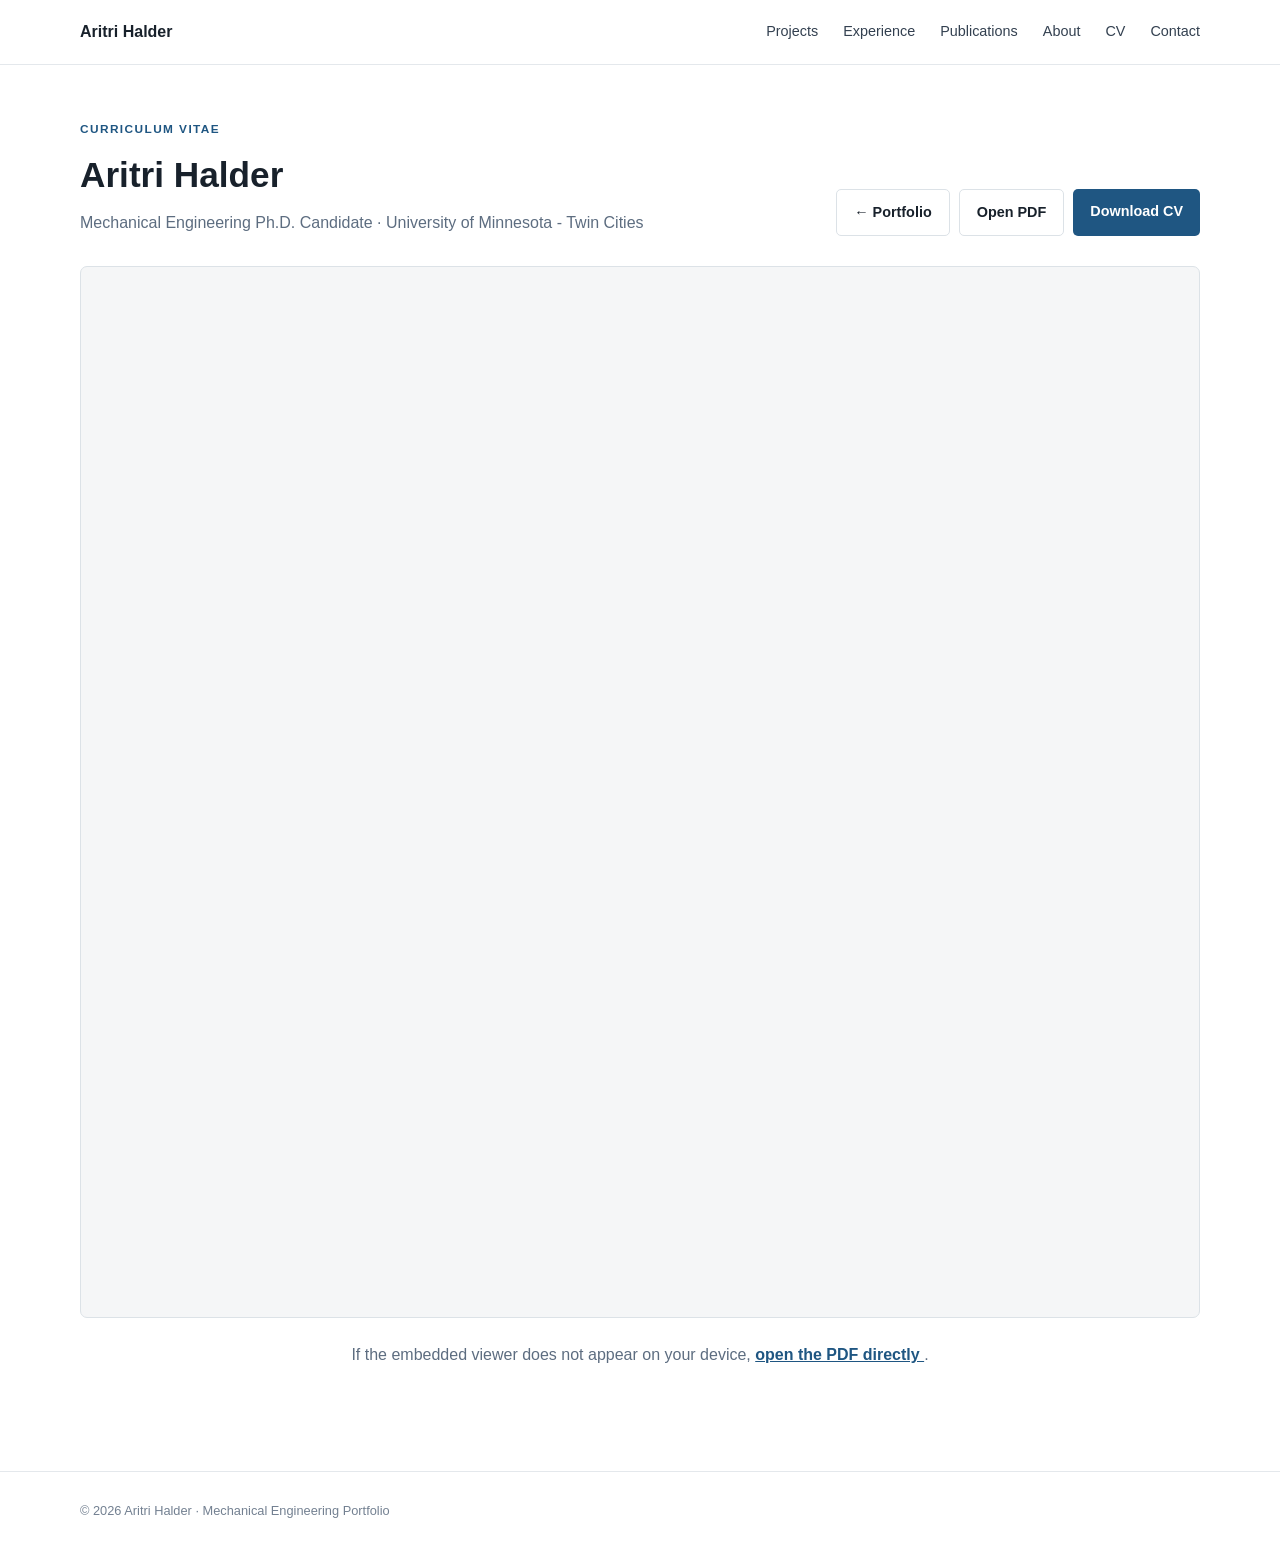
==== commit 89ba455a: "Update CV PDF link to Job version" ====
(no text change in the page or its own stylesheets)
